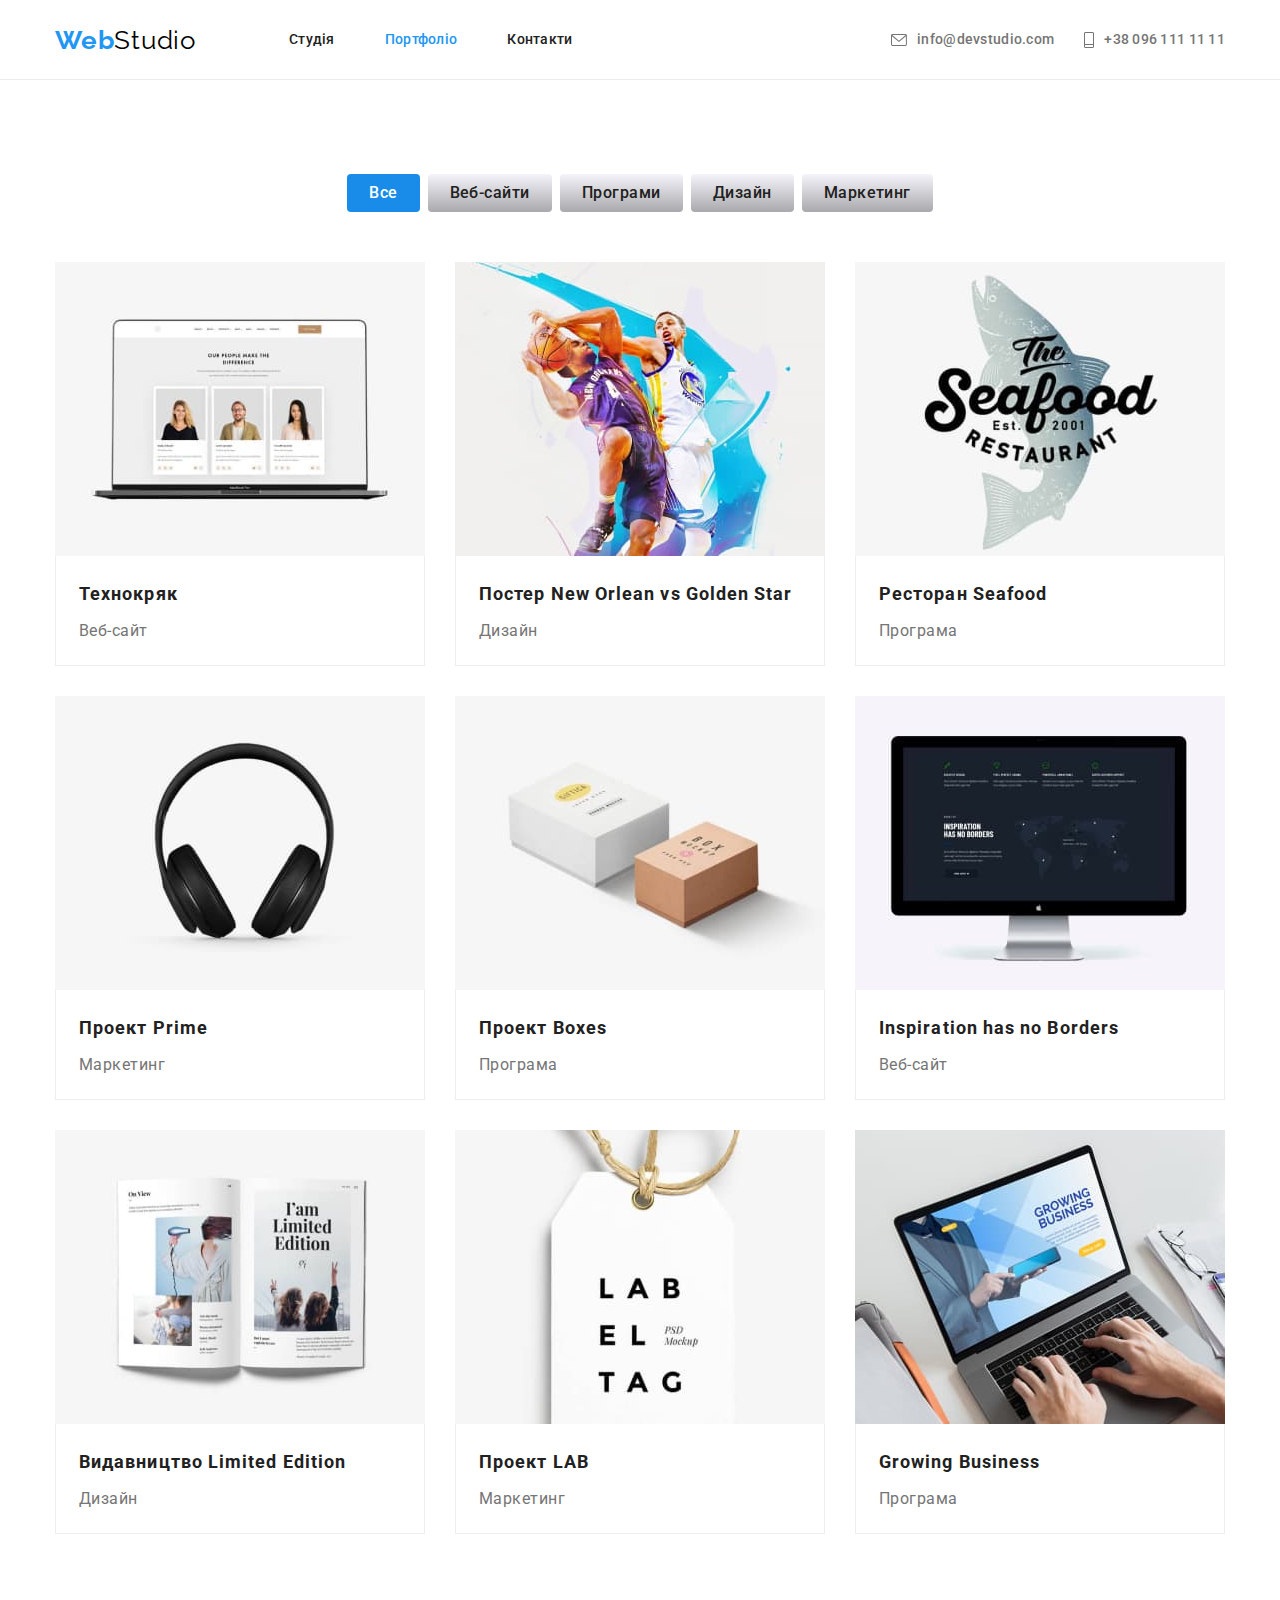
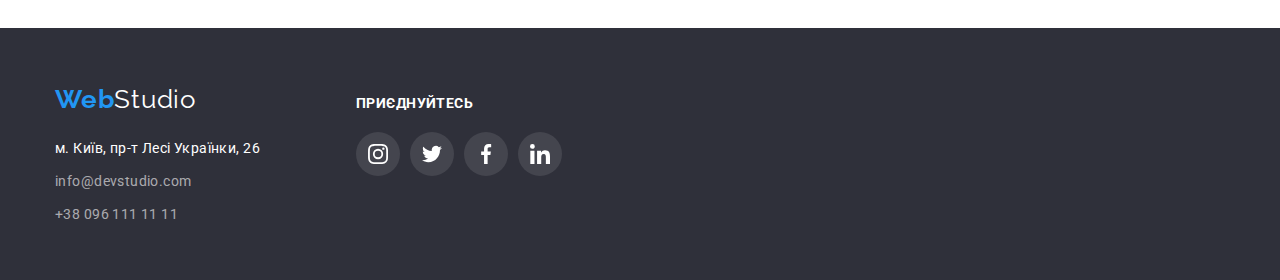
==== portfolio.html @ 55aa00ca "Додавання стартових файлів проекту" ====
<!doctype html>
<html lang="uk-UA">
    <head>
        <meta charset="UTF-8">
        <meta name="viewport" content="width=device-width, initial-scale=1.0">
        <meta http-equiv="X-UA-Compatible" content="ie=edge">
        <title>Портфоліо</title>
        <!--Імпорт шрифтів в HTML5-->
        <link rel="preconnect" href="https://fonts.googleapis.com">
        <link rel="preconnect" href="https://fonts.gstatic.com" crossorigin>
        <link href="https://fonts.googleapis.com/css2?family=Raleway:wght@700&family=Roboto:wght@400;500;700;900&display=swap"
              rel="stylesheet">
        <!--Імпорт зображення на шапку сайту-->
        <link rel="icon" href="./images/goit.jpg" type="image/jpg">
        <!--Підключення стилів-->
        <link rel="stylesheet" href="https://cdnjs.cloudflare.com/ajax/libs/modern-normalize/1.1.0/modern-normalize.min.css">
        <link rel="stylesheet" href="./styles/styles.css" type="text/css">
    </head>
    <!-- ДЗ №4 goit-markup-hw-04 -->

    <body class="body-general">

        <!--Container - width 1600px-->
        <div class="container">

            <!--Хедер-->
            <header class="header-content">
                <!--Container - width 1200px-->
                <div class="container-content">
                    <!--Обгортка для хедеру-->
                    <div class="header-box">

                        <!--Блок навігації-->

                        <!--Логотип-->
                        <a class="header-logo" href="./"><span class="header-logo-prefix">Web</span>Studio</a>

                        <!--Навігація-->
                        <nav class="header-navigation">
                            <ul class="navigation-list">
                                <li class="navigation-item">
                                    <a class="navigation-link" href="./">Студія</a>
                                </li>
                                <li class="navigation-item">
                                    <a class="navigation-link current" href="./portfolio.html">Портфоліо</a>
                                </li>
                                <li class="navigation-item">
                                    <a class="navigation-link" href="#">Контакти</a>
                                </li>
                            </ul>

                        </nav>

                        <!--Контакти-->
                        <ul class="header-contacts">
                            <li class="contacts-item">
                                <a class="email-link" href="mailto:info@devstudio.com">
                                    <svg class="contact-box" width="16px" height="12px">
                                        <use href="./images/icons.svg#envelope"></use>
                                    </svg>
                                    info@devstudio.com</a>
                            </li>
                            <li class="contacts-item">
                                <a class="telephone-link" href="tel:380961111111">
                                    <svg class="contact-box" width="10px" height="16px">
                                        <use href="./images/icons.svg#smartphone"></use>
                                    </svg>
                                    +38 096 111 11 11</a>
                            </li>
                        </ul>

                    </div>
                </div>
            </header>

            <!--Контент-->
            <main class="main-content">

                <!--Секція постерів-->
                <section class="section">
                    <!--Container - width 1200px-->
                    <div class="container-content">
                        <!--Обгортка для фільтру-->
                        <div class="poster-box">

                            <!--Заголовок для секції-->
                            <h1 class="section-title">Цей заголовок буде ховатися</h1>

                            <!--Фільтр-->
                            <ul class="filter-list">
                                <li class="filter-item">
                                    <button class="filter-button cheked" type="button">Все</button>
                                </li>
                                <li class="filter-item">
                                    <button class="filter-button" type="button">Веб-сайти</button>
                                </li>
                                <li class="filter-item">
                                    <button class="filter-button" type="button">Програми</button>
                                </li>
                                <li class="filter-item">
                                    <button class="filter-button" type="button">Дизайн</button>
                                </li>
                                <li class="filter-item">
                                    <button class="filter-button" type="button">Маркетинг</button>
                                </li>
                            </ul>

                            <!--Постери-->
                            <ul class="box-list">
                                <li class="poster-item">
                                    <img class="box-image" src="./images/imageprofile1.jpg" alt="Технокряк"
                                         width="370px" title="Технокряк">
                                    <div class="poster-text">
                                        <h3 class="poster-name">Технокряк</h3>
                                        <p class="poster-category">Веб-сайт</p>
                                    </div>
                                </li>
                                <li class="poster-item">
                                    <img class="box-image" src="./images/imageprofile2.jpg"
                                         width="370px" alt="Постер New Orlean vs Golden Star" title="Постер New Orlean vs Golden Star">
                                    <div class="poster-text">
                                        <h3 class="poster-name">Постер New Orlean vs Golden Star</h3>
                                        <p class="poster-category">Дизайн</p>
                                    </div>
                                </li>
                                <li class="poster-item">
                                    <img class="box-image" src="./images/imageprofile3.jpg" alt="Ресторан Seafood"
                                         width="370px" title="Ресторан Seafood">
                                    <div class="poster-text">
                                        <h3 class="poster-name">Ресторан Seafood</h3>
                                        <p class="poster-category">Програма</p>
                                    </div>
                                </li>
                                <li class="poster-item">
                                    <img class="box-image" src="./images/imageprofile4.jpg" alt="Проект Prime"
                                         width="370px" title="Проект Prime">
                                    <div class="poster-text">
                                        <h3 class="poster-name">Проект Prime</h3>
                                        <p class="poster-category">Маркетинг</p>
                                    </div>
                                </li>
                                <li class="poster-item">
                                    <img class="box-image" src="./images/imageprofile5.jpg" alt="Проект Boxes"
                                         width="370px" title="Проект Boxes">
                                    <div class="poster-text">
                                        <h3 class="poster-name">Проект Boxes</h3>
                                        <p class="poster-category">Програма</p>
                                    </div>
                                </li>
                                <li class="poster-item">
                                    <img class="box-image" src="./images/imageprofile6.jpg" alt="Inspiration has no Borders"
                                         width="370px" title="Inspiration has no Borders">
                                    <div class="poster-text">
                                        <h3 class="poster-name">Inspiration has no Borders</h3>
                                        <p class="poster-category">Веб-сайт</p>
                                    </div>
                                </li>
                                <li class="poster-item">
                                    <img class="box-image" src="./images/imageprofile7.jpg"
                                         width="370px" alt="Видавництво Limited Edition" title="Видавництво Limited Edition">
                                    <div class="poster-text">
                                        <h3 class="poster-name">Видавництво Limited Edition</h3>
                                        <p class="poster-category">Дизайн</p>
                                    </div>
                                </li>
                                <li class="poster-item">
                                    <img class="box-image" src="./images/imageprofile8.jpg" alt="Проект LAB"
                                         width="370px" title="Проект LAB">
                                    <div class="poster-text">
                                        <h3 class="poster-name">Проект LAB</h3>
                                        <p class="poster-category">Маркетинг</p>
                                    </div>
                                </li>
                                <li class="poster-item">
                                    <img class="box-image" src="./images/imageprofile9.jpg" alt="Growing Business"
                                         width="370px" title="Growing Business">
                                    <div class="poster-text">
                                        <h3 class="poster-name">Growing Business</h3>
                                        <p class="poster-category">Програма</p>
                                    </div>
                                </li>
                            </ul>

                        </div>
                    </div>
                </section>

            </main>

            <!--Футер-->
            <footer class="footer-content">
                <!--Container - width 1200px-->
                <div class="container-content">
                    <!--Обгортка для футера-->
                    <div class="footer-box">

                        <!--Блок для логотипу та адреси футера-->
                        <div class="footer-contact">

                            <!--Логотип футера-->
                            <a class="header-logo footer-logo" href="./">
                                <span class="header-logo-prefix">Web</span>Studio</a>

                            <!--Адреса футера-->
                            <address class="footer-address">
                                <ul class="footer-contact-list">
                                    <li class="footer-contact-item">
                                        <a class="footer-address-link" href="https://bit.ly/3pXMvUd" target="_blank"
                                           rel="noopener noreferrer">м. Київ, пр-т Лесі Українки, 26</a>
                                    </li>
                                    <li class="footer-contact-item">
                                        <a class="email-link footer-email"
                                           href="mailto:info@devstudio.com">info@devstudio.com</a>
                                    </li>
                                    <li class="footer-contact-item">
                                        <a class="telephone-link footer-telephone" href="tel:380961111111">+38 096 111 11
                                            11</a>
                                    </li>
                                </ul>
                            </address>

                        </div>

                        <!--Приєднуйтесь-->
                        <div class="join-box">

                            <h3 class="join-title">Приєднуйтесь</h3>

                            <!--Приєднуйтесь - Соціальці мережі-->
                            <ul class="social-list">
                                <li class="social-item">
                                    <a class="social-link join" href="#">
                                        <svg class="social-box" width="20px" height="20px">
                                            <use href="./images/icons.svg#instagram"></use>
                                        </svg>
                                    </a>
                                </li>
                                <li class="social-item">
                                    <a class="social-link join" href="#">
                                        <svg class="social-box" width="20px" height="20px">
                                            <use href="./images/icons.svg#twitter"></use>
                                        </svg>
                                    </a>
                                </li>
                                <li class="social-item">
                                    <a class="social-link join" href="#">
                                        <svg class="social-box" width="20px" height="20px">
                                            <use href="./images/icons.svg#facebook"></use>
                                        </svg>
                                    </a>
                                </li>
                                <li class="social-item">
                                    <a class="social-link join" href="#">
                                        <svg class="social-box" width="20px" height="20px">
                                            <use href="./images/icons.svg#linkedin"></use>
                                        </svg>
                                    </a>
                                </li>
                            </ul>

                        </div>

                    </div>
                </div>
            </footer>

        </div>

    </body>

</html>
---- styles/styles.css ----
:root {
    /*Кольори для фону секцій*/
    --page-fon: #E5E5E5;
    --primary-section-fon: #2F303A;
    --secondary-section-fon: #F5F4FA;
    --social-fon: rgba(255, 255, 255, 0.1);

    /*Кольори для контенту*/
    --content-color: #FFFFFF;

    /*Кольори рамок*/
    --border-header-color: #ECECEC;
    --border-content-color: #EEEEEE;

    /*Кольори тексту*/
    --logo-color: #000000;
    --primary-text-color: #212121;
    --secondary-text-color: #757575;
    --footer-text-color: rgba(255, 255, 255, 0.6);
    --icon-social: #afb1b8;

    /*Кольори блоків, ефектів ховера і фокусу*/
    --general-color: #2196F3;
    --focus-color: #188ce8;
    --gradient-color-1: #104970;
    --gradient-color-2: #a9a9ad;

    /*Кольори тіней та затемнень*/
    --shadow-button: rgba(0, 0, 0, 0.25);
    --main-shadow-button: rgba(0, 0, 0, 0.15);
    --box-shadow-1: rgba(0, 0, 0, 0.12);
    --box-shadow-2: rgba(0, 0, 0, 0.14);
    --box-shadow-3: rgba(0, 0, 0, 0.2);
    --box-shadow-4: rgba(0, 0, 0, 0.1);
    --box-shadow-5: rgba(0, 0, 0, 0.8);
    --box-shadow-6: rgba(0, 0, 0, 0.06);
    --box-shadow-7: rgba(0, 0, 0, 0.16);
    --box-shadow-8: rgba(47, 48, 58, 0.4);
}

*,
*::before,
*::after {
    margin: 0;
}

/*Головний шрифт*/
body {
    font-family: 'Roboto', sans-serif;
    font-weight: 500;
    font-size: 14px;
    line-height: 1.14;
    letter-spacing: 0.02em;
}

a {
    text-decoration: none;
}

ul {
    list-style-type: none;
    padding: 0;
}

/* Фон сторінки */
.body-general {
    background-color: var(--page-fon);
    color: var(--primary-text-color);
}

/*Container - width 1600px*/
.container {
    max-width: 1600px;
    margin: 0 auto;
}

/*Container - width 1200px*/
.container-content {
    max-width: 1200px;
    margin: 0 auto;
}

/*Хедер*/
.header-content {
    height: 80px;
    background-color: var(--content-color);
    border-bottom: 1px solid var(--border-header-color);
}

/*Обгортка для хедеру*/
.header-box {
    display: flex;
    padding: 0 15px;
    align-items: center;
}

/*Блок навігації*/

/*Логотип*/
.header-logo {
    display: inline-block;
    font-family: 'Raleway', sans-serif;
    font-weight: 400;
    font-size: 26px;
    line-height: 1.4;
    letter-spacing: 0.03em;
    color: var(--logo-color);
    transition: all 0.5s;
}

.header-logo-prefix {
    /* display: inline-block; */
    font-weight: 700;
    line-height: 1.2;
    color: var(--general-color);
}

.header-logo:focus {
    /*outline: none;*/
    transform: scale(1.15);
}

.header-logo:hover {
    transform: scale(1.3);
}

/*Навігація*/
.header-navigation {
    display: inherit;
}

.navigation-list {
    display: flex;
    margin-left: 93px;
}
.navigation-item {
    display: block;
    padding: 32px 0;
}

.navigation-item + .navigation-item {
    margin-left: 50px;
}

.navigation-link {
    color: var(--primary-text-color);
}

.current {
    color: var(--general-color);
}

.navigation-link:focus {
    /*outline: none;*/
    color: var(--focus-color);
}

.navigation-link:hover {
    color: var(--general-color);
}

/*Контакти*/
.header-contacts {
    display: flex;
    align-items: center;
    margin-left: auto;
}

.contacts-item {
    display: flex;
}

.contacts-item + .contacts-item {
    margin-left: 30px;
}

.email-link,
.telephone-link {
    display: flex;
    align-items: center;
    color: var(--secondary-text-color);
}

.contact-box {
    display: inline-block;
    margin-right: 10px;
    fill: currentColor;
}

.email-link:focus,
.telephone-link:focus {
    /*outline: none;*/
    color: var(--focus-color);
    fill: currentColor;
}

.email-link:hover,
.telephone-link:hover {
    color: var(--general-color);
    fill: currentColor;
}

/*Контент*/
.main-content {
    background-color: var(--content-color);
}

.section {
    padding: 94px 0;
}

/*Замовлення*/
.section-order {
    height: 600px;
    background-color: var(--primary-section-fon);
    background-image:
        linear-gradient(to right,
            var(--box-shadow-8),
            var(--box-shadow-8)),
        url("../images/photo.jpg");
    background-position: center;
}

/*Обгортка для секції замовлень*/
.order-content {
    padding: 200px 15px;
    text-align: center;
}

.order-title {
    margin: 0 auto 30px;
    max-width: 696px;
    font-weight: 900;
    font-size: 44px;
    line-height: 1.36;
    letter-spacing: 0.06em;
    text-transform: uppercase;
    color: var(--content-color);
}

.order-button {
    padding: 10px 32px;
    background-color: var(--focus-color);
    border: 0;
    border-radius: 4px;
    font-family: inherit;
    font-weight: 700;
    font-size: 16px;
    line-height: 1.88;
    letter-spacing: 0.06em;
    color: var(--content-color);
    box-shadow:
        0 4px 4px var(--shadow-button);
    cursor: pointer;
}

.order-button:focus,
.order-button:hover {
    outline: none;
    /*background: var(--focus-color);*/
    background-image:
        linear-gradient(var(--general-color),
            var(--gradient-color-1));
    box-shadow:
        0 4px 4px var(--main-shadow-button);
}

.order-button:active {
    outline: none;
    background-image:
        linear-gradient(var(--general-color),
            var(--gradient-color-1));
    box-shadow:
        inset 4px 4px 8px var(--main-shadow-button),
        inset -4px 4px 4px var(--main-shadow-button),
        inset 4px -4px 4px var(--main-shadow-button),
        inset -4px -4px 4px var(--main-shadow-button);
    text-shadow:
        4px 4px 4px var(--main-shadow-button),
        -4px 4px 4px var(--main-shadow-button),
        4px -4px 4px var(--main-shadow-button),
        -4px -4px 4px var(--main-shadow-button);
}

/*Про нас*/

/*Обгортка для секції Про нас*/
.about-us-box {
    display: flex;
    padding: 0 15px;
    flex-direction: column;
    align-items: center;
}

/*Заголовок для секції*/
.about-us-title {
    /*display: none;*/
    position: absolute;
    width: 1px;
    height: 1px;
    margin: -1px;
    border: 0;
    padding: 0;
    white-space: nowrap;
    clip-path: inset(100%);
    clip: rect(0 0 0 0);
    overflow: hidden;
}

/*Наші цілі*/
.box-list {
    display: flex;
    flex-wrap: wrap;
    /*justify-content: center;*/
    margin: -15px;
    /*gap: 30px;*/
}

.about-item {
    max-width: 270px;
    margin: 15px;
}

/*.about-item::before {*/
/*    display: block;*/
/*    content: '';*/
/*    height: 120px;*/
/*    border-radius: 4px;*/
/*    background-color: var(--secondary-section-fon);*/
/*    background-position: center;*/
/*    !*background-size: contain;*!*/
/*    background-repeat: no-repeat;*/
/*    margin-bottom: 30px;*/
/*}*/

/*.icon-antenna::before {*/
/*    background-image: url("../svg/antenna.svg");*/
/*}*/

/*.icon-clock::before {*/
/*    background-image: url("../svg/clock.svg");*/
/*}*/

/*.icon-diagram::before {*/
/*    background-image: url("../svg/diagram.svg");*/
/*}*/

/*.icon-astronaut::before {*/
/*    background-image: url("../svg/astronaut.svg");*/
/*}*/

.about-box {
    background-color: var(--secondary-section-fon);
    height: 120px;
    border-radius: 4px;
    padding: 25px 0;
    margin-bottom: 30px;
    text-align: center;
}

.about-image {
    display: inline;
    background-position: center;
    background-size: contain;
    background-repeat: no-repeat;
}

.about-title {
    margin-bottom: 10px;
    font-size: inherit;
    line-height: inherit;
    letter-spacing: 0.03em;
    text-transform: uppercase;
}

.about-text {
    font-weight: 400;
    line-height: 1.71;
    letter-spacing: 0.03em;
    color: var(--secondary-text-color);
}

/*Чим ми займаємося*/
.section-our-work {
    padding-bottom: 94px;
}

/*Обгортка для секції Чим ми займаємося*/
/*Обгортка для секції Наша команда*/
.work-box {
    display: flex;
    padding: 0 15px;
    flex-direction: column;
    align-items: center;
    /*row-gap: 50px;*/
}

.our-work-title {
    margin-bottom: 50px;
    font-size: 36px;
    line-height: 1.16;
    letter-spacing: 0.03em;
}

/*Наше покликання*/
.work-item {
    max-width: 370px;
    margin: 15px;
    cursor: pointer;
    transition: all 0.5s;
}

.work-item:hover {
    transform: scale(1.1);
}

.box-image {
    display: block;
    width: 100%;
}

/*Наша команда*/
.section-team {
    background-color: var(--secondary-section-fon);
}

.team-title {
    margin-bottom: 50px;
    font-size: 36px;
    line-height: 1.16;
    letter-spacing: 0.03em;
}

/*Кадровий апарат*/
.team-item {
    max-width: 270px;
    margin: 15px;
    background-color: var(--content-color);
    box-shadow:
        0 1px 3px var(--box-shadow-1),
        0 1px 1px var(--box-shadow-2),
        0 2px 1px var(--box-shadow-3);
    border-radius: 0 0 4px 4px;
    /*cursor: pointer;*/
    /*transition: all 0.5s;*/
}

/*.team-item:hover {*/
/*    transform: scale(1.1);*/
/*}*/

.team-name {
    margin: 30px auto 10px;
    text-align: center;
    font-size: 16px;
    line-height: 1.19;
    letter-spacing: 0.03em;
    color: var(--primary-text-color);
}

.name-job {
    margin: 0 auto 16px;
    font-weight: 400;
    color: var(--secondary-text-color);
}

/*Соціальці мережі*/

.social-list {
    display: flex;
    justify-content: center;
    margin-bottom: 30px;
}

.social-item {
    display: flex;
    width: 44px;
    height: 44px;
}

.social-item + .social-item {
    margin-left: 10px;
}

.social-link {
    display: flex;
    width: 100%;
    height: 100%;
    border-radius: 50%;
    color: var(--icon-social);
    justify-content: center;
    align-items: center;
    outline: none;
}

.social-link:hover,
.social-link:focus {
    background: var(--general-color);
    cursor: pointer;
    color: var(--content-color);
}

.social-box {
    display: block;
    fill: currentColor;
}

.social-box:hover,
.social-box:focus {
    fill: currentColor;
}

/*Клієнти*/

/*Клієнтура*/

.client-item {
    display: flex;
    width: 170px;
    height: 92px;
    margin: 15px;
    border: 1px solid var(--icon-social);
    border-radius: 4px;
}

.client-link {
    display: flex;
    width: 100%;
    height: 100%;
    color: var(--icon-social);
    justify-content: center;
    align-items: center;
    outline: none;
}

.client-item:hover,
.client-item:focus {
    border: 1px solid var(--general-color);
    border-radius: 4px;

}

.client-link:hover,
.client-link:focus {
    color: var(--general-color);
    cursor: pointer;
}

.client-logo {
    display: block;
    fill: currentColor;
}

.client-logo:hover,
.client-logo:focus {
    fill: currentColor;
}

/*Секція постерів*/

/*Обгортка для постерів*/
.poster-box {
    display: flex;
    padding: 0 15px;
    flex-direction: column;
    align-items: center;
    /*row-gap: 34px;*/
}
.section-title {
    /*display: none;*/
    position: absolute;
    width: 1px;
    height: 1px;
    margin: -1px;
    border: 0;
    padding: 0;
    white-space: nowrap;
    clip-path: inset(100%);
    clip: rect(0 0 0 0);
    overflow: hidden;
}

/*Фільтр*/
.filter-list {
    display: flex;
    flex-wrap: wrap;
    padding-bottom: 16px;
    margin-bottom: 34px;
    /*row-gap: 15px;*/
}

.filter-item:not(:last-child) {
    margin-right: 8px;
    /*margin-bottom: 15px;*/
}

.filter-button {
    padding: 6px 22px;
    background-image:
        linear-gradient(var(--secondary-section-fon),
            var(--gradient-color-2));
    border: 0;
    border-radius: 4px;
    font-family: inherit;
    font-weight: inherit;
    font-size: 16px;
    line-height: 1.62;
    letter-spacing: 0.03em;
    color: var(--primary-text-color);
    cursor: pointer;
}

.cheked {
    background: var(--focus-color);
    color: var(--content-color);
}

.filter-button:focus {
    outline: none;
    background: var(--focus-color);
    color: var(--content-color);
    box-shadow:
        0px 3px 1px var(--box-shadow-4),
        0px 1px 2px var(--box-shadow-5),
        0px 2px 2px var(--box-shadow-1);
}

.filter-button:hover {
    outline: none;
    background-image:
        linear-gradient(var(--general-color),
            var(--gradient-color-1));
    color: var(--content-color);
    box-shadow:
        0px 3px 1px var(--box-shadow-4),
        0px 1px 2px var(--box-shadow-5),
        0px 2px 2px var(--box-shadow-1);
}

.filter-button:active {
    background-image:
        linear-gradient(var(--general-color),
            var(--gradient-color-1));
    box-shadow:
        0 4px 4px var(--main-shadow-button),
        inset 4px 4px 4px var(--main-shadow-button),
        inset -4px 4px 4px var(--main-shadow-button),
        inset 4px -4px 4px var(--main-shadow-button),
        inset -4px -4px 4px var(--main-shadow-button);
    text-shadow:
        4px 4px 4px var(--main-shadow-button),
        -4px 4px 4px var(--main-shadow-button),
        4px -4px 4px var(--main-shadow-button),
        -4px -4px 4px var(--main-shadow-button);
    color: var(--content-color);
}

/*Постери*/
.poster-list {
    display: flex;
    flex-wrap: wrap;
    margin: -15px;
    /*gap: 30px;*/
}

.poster-item {
    /*max-width: 370px;*/
    /*width: calc((100% - 60px) / 3);*/
    width: calc((100% - 90px) / 3);
    margin: 15px;
    background-color: var(--content-color);
    border-bottom: 1px solid var(--border-content-color);
}

.poster-item:hover {
    box-shadow:
        0 1px 1px var(--box-shadow-1),
        0 4px 4px var(--box-shadow-6),
        1px 4px 6px var(--box-shadow-7);
    cursor: pointer;
}

.poster-text {
    border-left: 1px solid var(--border-content-color);
    border-right: 1px solid var(--border-content-color);
    padding: 20px 23px 19px;
}

.poster-name {
    margin: 0 0 4px;
    font-size: 18px;
    line-height: 2;
    letter-spacing: 0.06em;
    color: var(--primary-text-color);
}

.poster-category {
    font-weight: 400;
    font-size: 16px;
    line-height: 1.87;
    letter-spacing: 0.03em;
    color: var(--secondary-text-color);
}

/*Футер*/
.footer-content {
    background-color: var(--primary-section-fon);
}

/*Обгортка для футера*/
.footer-box {
    display: flex;
    /*height: 252px;*/
    /*padding: 60px 15px;*/
    padding: 53px 15px;
    align-items: baseline;
}

/*Блок для логотипу та адреси футера*/
.footer-contact {
    display: block;
    width: 231px;
}

/*Логотип футера*/
.footer-logo {
    /*margin-bottom: 20px;*/
    color: var(--content-color);
}

.footer-logo:hover {
    transform: scale(1.3);
}

.footer-logo + .footer-address {
    margin-top: 20px;
}

.footer-contact-list {
    display: flex;
    flex-direction: column;
}

.footer-contact-item + .footer-contact-item {
    margin-top: 9px;
}

.footer-address-link,
.footer-email,
.footer-telephone {
    font-style: normal;
    font-weight: 400;
    line-height: 1.71;
    letter-spacing: 0.03em;
    color: var(--content-color);
}

.email-link.footer-email,
.telephone-link.footer-telephone {
    color: var(--footer-text-color);
}

.footer-address-link:focus,
.email-link.footer-email:focus,
.telephone-link.footer-telephone:focus {
    /*outline: none;*/
    color: var(--focus-color);
}

.footer-address-link:hover,
.email-link.footer-email:hover,
.telephone-link.footer-telephone:hover {
    color: var(--general-color);
}

/*Приєднуйтесь*/
.join-box {
    margin-left: 70px;
    color: var(--content-color);
    text-transform: uppercase;
}

.join-title {
    font-size: 14px;
    letter-spacing: 0.03em;
    margin-bottom: 20px;
}

/*Приєднуйтесь - Соціальці мережі*/
.join {
    background-color: var(--social-fon);
    color: var(--content-color);
}
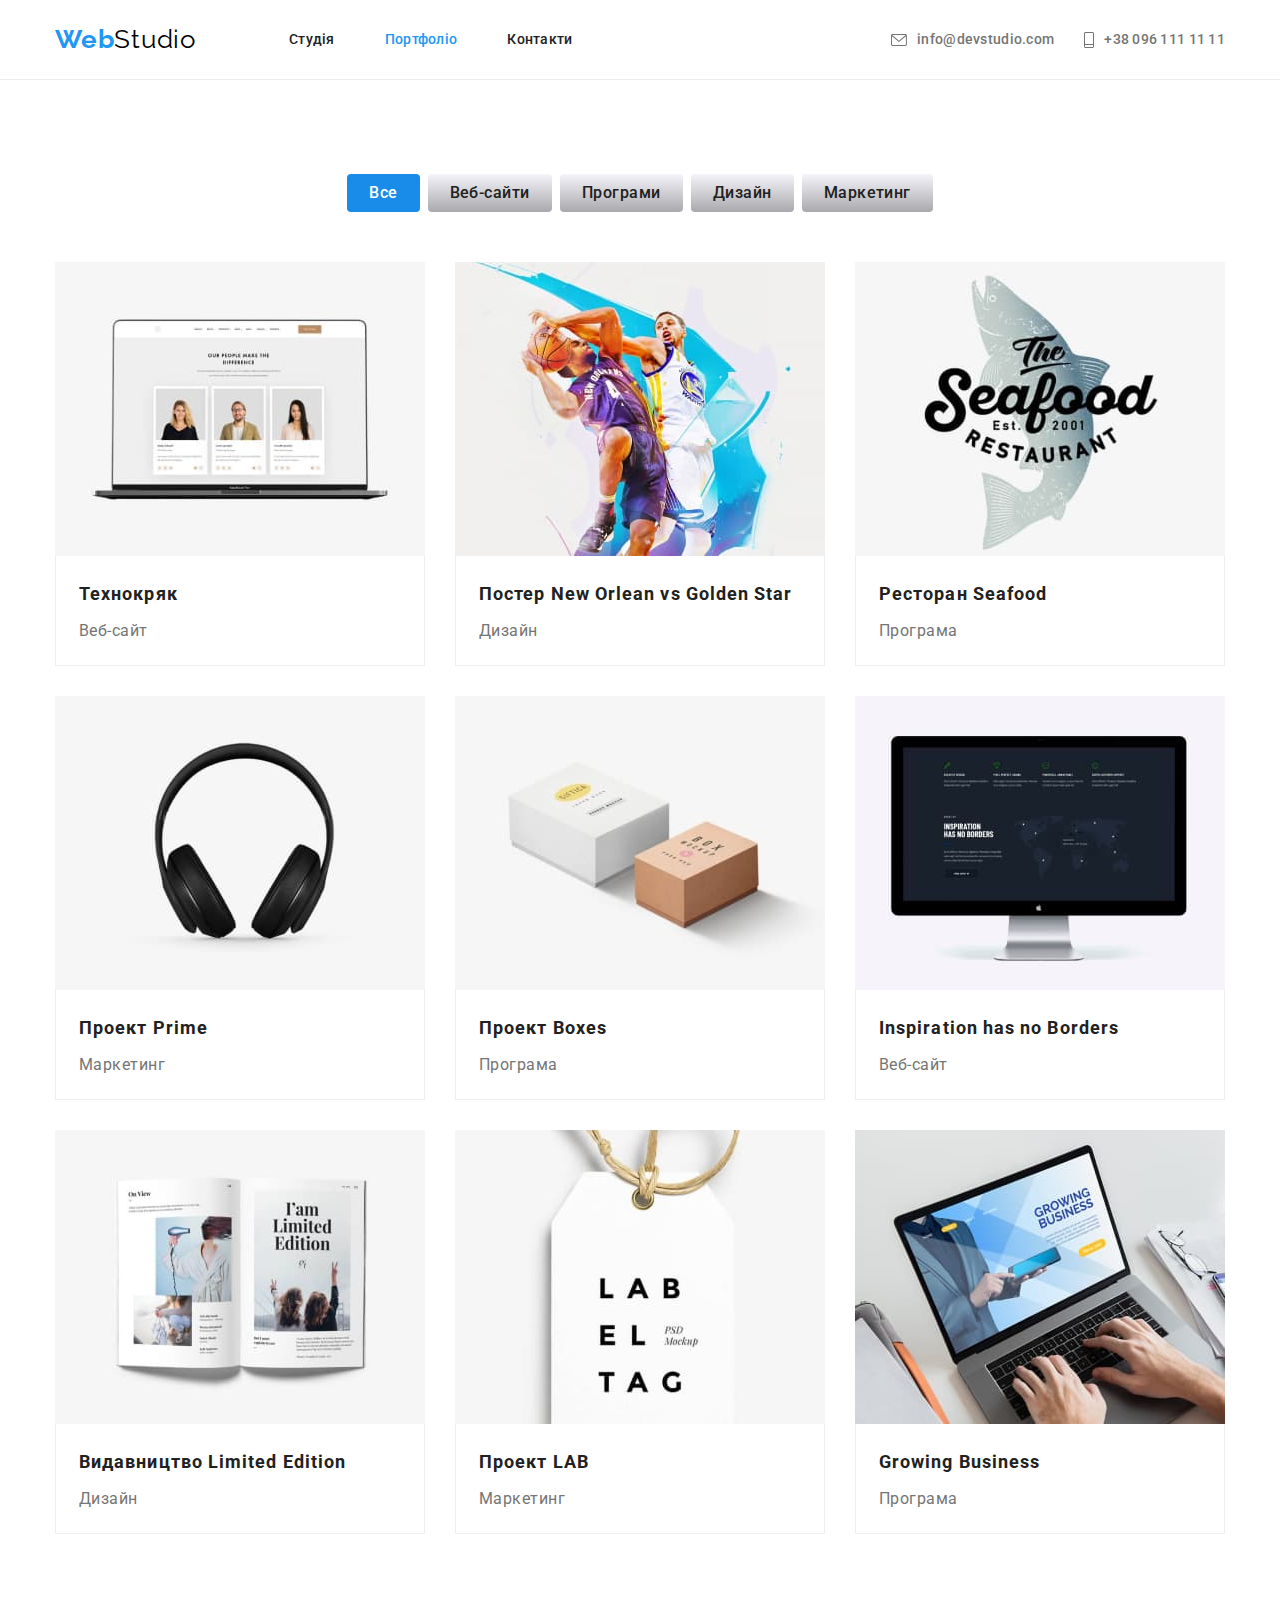
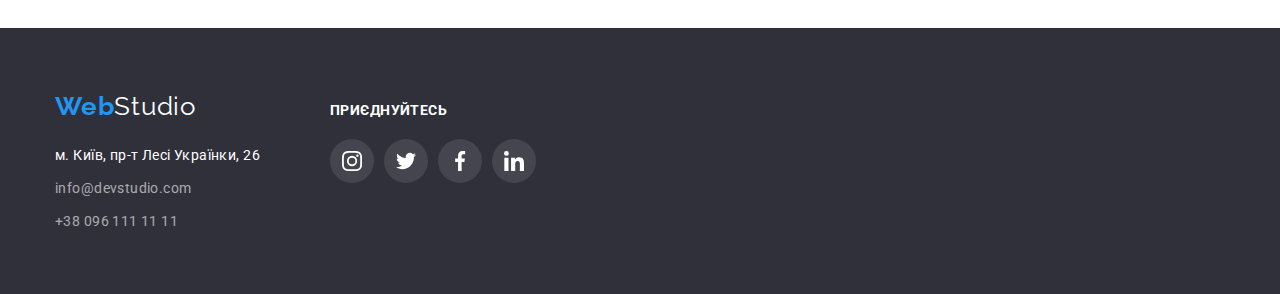
==== commit 6689be7b: "Поправки згідно ТЗ" ====
--- a/portfolio.html
+++ b/portfolio.html
@@ -20,251 +20,231 @@
 
     <body class="body-general">
 
-        <!--Container - width 1600px-->
-        <div class="container">
-
-            <!--Хедер-->
-            <header class="header-content">
-                <!--Container - width 1200px-->
+        <!--Хедер-->
+        <header class="header-content">
+            <!--Контейнер контенту - ширина 1200px-->
+            <div class="container-content">
+                <!--Обгортка для хедеру-->
+                <div class="header-box">
+
+                    <!--Блок навігації-->
+                    <nav class="header-navigation">
+                    
+                        <!--Логотип-->
+                        <a class="header-logo" href="./"><span class="logo-prefix">Web</span>Studio</a>
+                    
+                        <!--Навігація-->
+                        <ul class="navigation-list">
+                            <li class="navigation-item">
+                                <a class="navigation-link" href="./">Студія</a>
+                            </li>
+                            <li class="navigation-item">
+                                <a class="navigation-link current" href="./portfolio.html">Портфоліо</a>
+                            </li>
+                            <li class="navigation-item">
+                                <a class="navigation-link" href="#">Контакти</a>
+                            </li>
+                        </ul>
+                    
+                    </nav>
+                    
+                    <!--Контакти-->
+                    <ul class="header-contacts">
+                        <li class="contact-item">
+                            <a class="email-link" href="mailto:info@devstudio.com">
+                                <svg class="contact-image" width="16px" height="12px">
+                                    <use href="./images/icons.svg#envelope"></use>
+                                </svg>
+                                info@devstudio.com</a>
+                        </li>
+                        <li class="contact-item">
+                            <a class="telephone-link" href="tel:380961111111">
+                                <svg class="contact-image" width="10px" height="16px">
+                                    <use href="./images/icons.svg#smartphone"></use>
+                                </svg>
+                                +38 096 111 11 11</a>
+                        </li>
+                    </ul>
+
+                </div>
+            </div>
+        </header>
+
+        <!--Контент-->
+        <main class="main-content">
+
+            <!--Секція постерів-->
+            <section class="section">
+                <!--Контейнер контенту - ширина 1200px-->
                 <div class="container-content">
-                    <!--Обгортка для хедеру-->
-                    <div class="header-box">
-
-                        <!--Блок навігації-->
-
-                        <!--Логотип-->
-                        <a class="header-logo" href="./"><span class="header-logo-prefix">Web</span>Studio</a>
-
-                        <!--Навігація-->
-                        <nav class="header-navigation">
-                            <ul class="navigation-list">
-                                <li class="navigation-item">
-                                    <a class="navigation-link" href="./">Студія</a>
+
+                    <!--Заголовок для секції-->
+                    <h1 class="hidden-title">Цей заголовок схований</h1>
+
+                    <!--Фільтр-->
+                    <ul class="filter-list">
+                        <li class="filter-item">
+                            <button class="button filter-button cheked" type="button">Все</button>
+                        </li>
+                        <li class="filter-item">
+                            <button class="button filter-button" type="button">Веб-сайти</button>
+                        </li>
+                        <li class="filter-item">
+                            <button class="button filter-button" type="button">Програми</button>
+                        </li>
+                        <li class="filter-item">
+                            <button class="button filter-button" type="button">Дизайн</button>
+                        </li>
+                        <li class="filter-item">
+                            <button class="button filter-button" type="button">Маркетинг</button>
+                        </li>
+                    </ul>
+
+                    <!--Постери-->
+                    <ul class="box-list">
+                        <li class="poster-item">
+                            <img class="box-image" src="./images/imageprofile1.jpg" width="370" alt="Технокряк" title="Технокряк">
+                            <div class="poster-text">
+                                <h3 class="poster-name">Технокряк</h3>
+                                <p class="poster-category">Веб-сайт</p>
+                            </div>
+                        </li>
+                        <li class="poster-item">
+                            <img class="box-image" src="./images/imageprofile2.jpg" width="370" alt="Постер New Orlean vs Golden Star" title="Постер New Orlean vs Golden Star">
+                            <div class="poster-text">
+                                <h3 class="poster-name">Постер New Orlean vs Golden Star</h3>
+                                <p class="poster-category">Дизайн</p>
+                            </div>
+                        </li>
+                        <li class="poster-item">
+                            <img class="box-image" src="./images/imageprofile3.jpg" width="370" alt="Ресторан Seafood" title="Ресторан Seafood">
+                            <div class="poster-text">
+                                <h3 class="poster-name">Ресторан Seafood</h3>
+                                <p class="poster-category">Програма</p>
+                            </div>
+                        </li>
+                        <li class="poster-item">
+                            <img class="box-image" src="./images/imageprofile4.jpg" width="370" alt="Проект Prime" title="Проект Prime">
+                            <div class="poster-text">
+                                <h3 class="poster-name">Проект Prime</h3>
+                                <p class="poster-category">Маркетинг</p>
+                            </div>
+                        </li>
+                        <li class="poster-item">
+                            <img class="box-image" src="./images/imageprofile5.jpg" width="370" alt="Проект Boxes" title="Проект Boxes">
+                            <div class="poster-text">
+                                <h3 class="poster-name">Проект Boxes</h3>
+                                <p class="poster-category">Програма</p>
+                            </div>
+                        </li>
+                        <li class="poster-item">
+                            <img class="box-image" src="./images/imageprofile6.jpg" width="370" alt="Inspiration has no Borders" title="Inspiration has no Borders">
+                            <div class="poster-text">
+                                <h3 class="poster-name">Inspiration has no Borders</h3>
+                                <p class="poster-category">Веб-сайт</p>
+                            </div>
+                        </li>
+                        <li class="poster-item">
+                            <img class="box-image" src="./images/imageprofile7.jpg" width="370" alt="Видавництво Limited Edition" title="Видавництво Limited Edition">
+                            <div class="poster-text">
+                                <h3 class="poster-name">Видавництво Limited Edition</h3>
+                                <p class="poster-category">Дизайн</p>
+                            </div>
+                        </li>
+                        <li class="poster-item">
+                            <img class="box-image" src="./images/imageprofile8.jpg" width="370" alt="Проект LAB" title="Проект LAB">
+                            <div class="poster-text">
+                                <h3 class="poster-name">Проект LAB</h3>
+                                <p class="poster-category">Маркетинг</p>
+                            </div>
+                        </li>
+                        <li class="poster-item">
+                            <img class="box-image" src="./images/imageprofile9.jpg" width="370" alt="Growing Business" title="Growing Business">
+                            <div class="poster-text">
+                                <h3 class="poster-name">Growing Business</h3>
+                                <p class="poster-category">Програма</p>
+                            </div>
+                        </li>
+                    </ul>
+
+                </div>
+            </section>
+
+        </main>
+
+        <!--Футер-->
+        <footer class="footer-content">
+            <!--Контейнер контенту - ширина 1200px-->
+            <div class="container-content">
+                <!--Обгортка для футера-->
+                <div class="footer-box">
+
+                    <!--Блок для логотипу та адреси футера-->
+                    <div class="footer-contact">
+
+                        <!--Логотип футера-->
+                        <a class="header-logo footer-logo" href="./"><span class="logo-prefix">Web</span>Studio</a>
+
+                        <!--Адреса футера-->
+                        <address class="footer-address">
+                            <ul class="address-list">
+                                <li class="address-item">
+                                    <a class="address-link" href="https://bit.ly/3pXMvUd" target="_blank" 
+                                        rel="noopener noreferrer">м. Київ, пр-т Лесі Українки, 26</a>
                                 </li>
-                                <li class="navigation-item">
-                                    <a class="navigation-link current" href="./portfolio.html">Портфоліо</a>
+                                <li class="address-item">
+                                    <a class="email-link footer-email" href="mailto:info@devstudio.com">info@devstudio.com</a>
                                 </li>
-                                <li class="navigation-item">
-                                    <a class="navigation-link" href="#">Контакти</a>
+                                <li class="address-item">
+                                    <a class="telephone-link footer-telephone" href="tel:380961111111">+38 096 111 11 11</a>
                                 </li>
                             </ul>
-
-                        </nav>
-
-                        <!--Контакти-->
-                        <ul class="header-contacts">
-                            <li class="contacts-item">
-                                <a class="email-link" href="mailto:info@devstudio.com">
-                                    <svg class="contact-box" width="16px" height="12px">
-                                        <use href="./images/icons.svg#envelope"></use>
-                                    </svg>
-                                    info@devstudio.com</a>
-                            </li>
-                            <li class="contacts-item">
-                                <a class="telephone-link" href="tel:380961111111">
-                                    <svg class="contact-box" width="10px" height="16px">
-                                        <use href="./images/icons.svg#smartphone"></use>
-                                    </svg>
-                                    +38 096 111 11 11</a>
+                        </address>
+
+                    </div>
+
+                    <!--Приєднуйтесь-->
+                    <div class="join-box">
+
+                        <h3 class="join-title">Приєднуйтесь</h3>
+
+                        <!--Приєднуйтесь - Соціальці мережі-->
+                        <ul class="social-list">
+                            <li class="social-item">
+                                <a class="social-link join" href="#">
+                                    <svg class="social-box" width="20px" height="20px">
+                                        <use href="./images/icons.svg#instagram"></use>
+                                    </svg>
+                                </a>
+                            </li>
+                            <li class="social-item">
+                                <a class="social-link join" href="#">
+                                    <svg class="social-box" width="20px" height="20px">
+                                        <use href="./images/icons.svg#twitter"></use>
+                                    </svg>
+                                </a>
+                            </li>
+                            <li class="social-item">
+                                <a class="social-link join" href="#">
+                                    <svg class="social-box" width="20px" height="20px">
+                                        <use href="./images/icons.svg#facebook"></use>
+                                    </svg>
+                                </a>
+                            </li>
+                            <li class="social-item">
+                                <a class="social-link join" href="#">
+                                    <svg class="social-box" width="20px" height="20px">
+                                        <use href="./images/icons.svg#linkedin"></use>
+                                    </svg>
+                                </a>
                             </li>
                         </ul>
 
                     </div>
+
                 </div>
-            </header>
-
-            <!--Контент-->
-            <main class="main-content">
-
-                <!--Секція постерів-->
-                <section class="section">
-                    <!--Container - width 1200px-->
-                    <div class="container-content">
-                        <!--Обгортка для фільтру-->
-                        <div class="poster-box">
-
-                            <!--Заголовок для секції-->
-                            <h1 class="section-title">Цей заголовок буде ховатися</h1>
-
-                            <!--Фільтр-->
-                            <ul class="filter-list">
-                                <li class="filter-item">
-                                    <button class="filter-button cheked" type="button">Все</button>
-                                </li>
-                                <li class="filter-item">
-                                    <button class="filter-button" type="button">Веб-сайти</button>
-                                </li>
-                                <li class="filter-item">
-                                    <button class="filter-button" type="button">Програми</button>
-                                </li>
-                                <li class="filter-item">
-                                    <button class="filter-button" type="button">Дизайн</button>
-                                </li>
-                                <li class="filter-item">
-                                    <button class="filter-button" type="button">Маркетинг</button>
-                                </li>
-                            </ul>
-
-                            <!--Постери-->
-                            <ul class="box-list">
-                                <li class="poster-item">
-                                    <img class="box-image" src="./images/imageprofile1.jpg" alt="Технокряк"
-                                         width="370px" title="Технокряк">
-                                    <div class="poster-text">
-                                        <h3 class="poster-name">Технокряк</h3>
-                                        <p class="poster-category">Веб-сайт</p>
-                                    </div>
-                                </li>
-                                <li class="poster-item">
-                                    <img class="box-image" src="./images/imageprofile2.jpg"
-                                         width="370px" alt="Постер New Orlean vs Golden Star" title="Постер New Orlean vs Golden Star">
-                                    <div class="poster-text">
-                                        <h3 class="poster-name">Постер New Orlean vs Golden Star</h3>
-                                        <p class="poster-category">Дизайн</p>
-                                    </div>
-                                </li>
-                                <li class="poster-item">
-                                    <img class="box-image" src="./images/imageprofile3.jpg" alt="Ресторан Seafood"
-                                         width="370px" title="Ресторан Seafood">
-                                    <div class="poster-text">
-                                        <h3 class="poster-name">Ресторан Seafood</h3>
-                                        <p class="poster-category">Програма</p>
-                                    </div>
-                                </li>
-                                <li class="poster-item">
-                                    <img class="box-image" src="./images/imageprofile4.jpg" alt="Проект Prime"
-                                         width="370px" title="Проект Prime">
-                                    <div class="poster-text">
-                                        <h3 class="poster-name">Проект Prime</h3>
-                                        <p class="poster-category">Маркетинг</p>
-                                    </div>
-                                </li>
-                                <li class="poster-item">
-                                    <img class="box-image" src="./images/imageprofile5.jpg" alt="Проект Boxes"
-                                         width="370px" title="Проект Boxes">
-                                    <div class="poster-text">
-                                        <h3 class="poster-name">Проект Boxes</h3>
-                                        <p class="poster-category">Програма</p>
-                                    </div>
-                                </li>
-                                <li class="poster-item">
-                                    <img class="box-image" src="./images/imageprofile6.jpg" alt="Inspiration has no Borders"
-                                         width="370px" title="Inspiration has no Borders">
-                                    <div class="poster-text">
-                                        <h3 class="poster-name">Inspiration has no Borders</h3>
-                                        <p class="poster-category">Веб-сайт</p>
-                                    </div>
-                                </li>
-                                <li class="poster-item">
-                                    <img class="box-image" src="./images/imageprofile7.jpg"
-                                         width="370px" alt="Видавництво Limited Edition" title="Видавництво Limited Edition">
-                                    <div class="poster-text">
-                                        <h3 class="poster-name">Видавництво Limited Edition</h3>
-                                        <p class="poster-category">Дизайн</p>
-                                    </div>
-                                </li>
-                                <li class="poster-item">
-                                    <img class="box-image" src="./images/imageprofile8.jpg" alt="Проект LAB"
-                                         width="370px" title="Проект LAB">
-                                    <div class="poster-text">
-                                        <h3 class="poster-name">Проект LAB</h3>
-                                        <p class="poster-category">Маркетинг</p>
-                                    </div>
-                                </li>
-                                <li class="poster-item">
-                                    <img class="box-image" src="./images/imageprofile9.jpg" alt="Growing Business"
-                                         width="370px" title="Growing Business">
-                                    <div class="poster-text">
-                                        <h3 class="poster-name">Growing Business</h3>
-                                        <p class="poster-category">Програма</p>
-                                    </div>
-                                </li>
-                            </ul>
-
-                        </div>
-                    </div>
-                </section>
-
-            </main>
-
-            <!--Футер-->
-            <footer class="footer-content">
-                <!--Container - width 1200px-->
-                <div class="container-content">
-                    <!--Обгортка для футера-->
-                    <div class="footer-box">
-
-                        <!--Блок для логотипу та адреси футера-->
-                        <div class="footer-contact">
-
-                            <!--Логотип футера-->
-                            <a class="header-logo footer-logo" href="./">
-                                <span class="header-logo-prefix">Web</span>Studio</a>
-
-                            <!--Адреса футера-->
-                            <address class="footer-address">
-                                <ul class="footer-contact-list">
-                                    <li class="footer-contact-item">
-                                        <a class="footer-address-link" href="https://bit.ly/3pXMvUd" target="_blank"
-                                           rel="noopener noreferrer">м. Київ, пр-т Лесі Українки, 26</a>
-                                    </li>
-                                    <li class="footer-contact-item">
-                                        <a class="email-link footer-email"
-                                           href="mailto:info@devstudio.com">info@devstudio.com</a>
-                                    </li>
-                                    <li class="footer-contact-item">
-                                        <a class="telephone-link footer-telephone" href="tel:380961111111">+38 096 111 11
-                                            11</a>
-                                    </li>
-                                </ul>
-                            </address>
-
-                        </div>
-
-                        <!--Приєднуйтесь-->
-                        <div class="join-box">
-
-                            <h3 class="join-title">Приєднуйтесь</h3>
-
-                            <!--Приєднуйтесь - Соціальці мережі-->
-                            <ul class="social-list">
-                                <li class="social-item">
-                                    <a class="social-link join" href="#">
-                                        <svg class="social-box" width="20px" height="20px">
-                                            <use href="./images/icons.svg#instagram"></use>
-                                        </svg>
-                                    </a>
-                                </li>
-                                <li class="social-item">
-                                    <a class="social-link join" href="#">
-                                        <svg class="social-box" width="20px" height="20px">
-                                            <use href="./images/icons.svg#twitter"></use>
-                                        </svg>
-                                    </a>
-                                </li>
-                                <li class="social-item">
-                                    <a class="social-link join" href="#">
-                                        <svg class="social-box" width="20px" height="20px">
-                                            <use href="./images/icons.svg#facebook"></use>
-                                        </svg>
-                                    </a>
-                                </li>
-                                <li class="social-item">
-                                    <a class="social-link join" href="#">
-                                        <svg class="social-box" width="20px" height="20px">
-                                            <use href="./images/icons.svg#linkedin"></use>
-                                        </svg>
-                                    </a>
-                                </li>
-                            </ul>
-
-                        </div>
-
-                    </div>
-                </div>
-            </footer>
-
-        </div>
+            </div>
+        </footer>
 
     </body>
 
--- a/styles/styles.css
+++ b/styles/styles.css
@@ -1,6 +1,5 @@
 :root {
     /*Кольори для фону секцій*/
-    --page-fon: #E5E5E5;
     --primary-section-fon: #2F303A;
     --secondary-section-fon: #F5F4FA;
     --social-fon: rgba(255, 255, 255, 0.1);
@@ -38,10 +37,47 @@
     --box-shadow-8: rgba(47, 48, 58, 0.4);
 }
 
+/*Обнулення стилів браузера*/
+html {
+    box-sizing: border-box;
+}
+
 *,
-*::before,
-*::after {
+*::after,
+*::before {
+    box-sizing: inherit;
     margin: 0;
+}
+
+h1,
+h2,
+h3,
+h4,
+h5,
+h6,
+p {
+    margin: 0;
+}
+
+a {
+    text-decoration: none;
+    color: inherit;
+}
+
+ul {
+    list-style: none;
+    padding: 0;
+    margin: 0;
+}
+
+img {
+    display: block;
+    max-width: 100%;
+    height: auto;
+}
+
+address {
+    font-style: normal;
 }
 
 /*Головний шрифт*/
@@ -53,36 +89,22 @@
     letter-spacing: 0.02em;
 }
 
-a {
-    text-decoration: none;
-}
-
-ul {
-    list-style-type: none;
-    padding: 0;
-}
-
 /* Фон сторінки */
 .body-general {
-    background-color: var(--page-fon);
+    background-color: var(--content-color);
     color: var(--primary-text-color);
 }
 
-/*Container - width 1600px*/
-.container {
-    max-width: 1600px;
-    margin: 0 auto;
-}
-
-/*Container - width 1200px*/
+/*Контейнер контенту - ширина 1200px*/
 .container-content {
     max-width: 1200px;
+    padding: 0 15px;
     margin: 0 auto;
 }
 
 /*Хедер*/
 .header-content {
-    height: 80px;
+    /*height: 80px;*/
     background-color: var(--content-color);
     border-bottom: 1px solid var(--border-header-color);
 }
@@ -90,11 +112,14 @@
 /*Обгортка для хедеру*/
 .header-box {
     display: flex;
-    padding: 0 15px;
     align-items: center;
 }
 
 /*Блок навігації*/
+.header-navigation {
+    display: flex;
+    align-items: center;
+}
 
 /*Логотип*/
 .header-logo {
@@ -105,37 +130,27 @@
     line-height: 1.4;
     letter-spacing: 0.03em;
     color: var(--logo-color);
-    transition: all 0.5s;
-}
-
-.header-logo-prefix {
-    /* display: inline-block; */
+    transition-duration: 250ms;
+}
+
+.logo-prefix {
     font-weight: 700;
     line-height: 1.2;
     color: var(--general-color);
 }
 
 .header-logo:focus {
-    /*outline: none;*/
-    transform: scale(1.15);
+    transform: scale(1.1);
 }
 
 .header-logo:hover {
-    transform: scale(1.3);
+    transform: scale(1.2);
 }
 
 /*Навігація*/
-.header-navigation {
-    display: inherit;
-}
-
 .navigation-list {
     display: flex;
     margin-left: 93px;
-}
-.navigation-item {
-    display: block;
-    padding: 32px 0;
 }
 
 .navigation-item + .navigation-item {
@@ -143,7 +158,9 @@
 }
 
 .navigation-link {
+    display: block;
     color: var(--primary-text-color);
+    padding: 32px 0 31px;
 }
 
 .current {
@@ -151,7 +168,6 @@
 }
 
 .navigation-link:focus {
-    /*outline: none;*/
     color: var(--focus-color);
 }
 
@@ -162,26 +178,22 @@
 /*Контакти*/
 .header-contacts {
     display: flex;
-    align-items: center;
     margin-left: auto;
 }
 
-.contacts-item {
-    display: flex;
-}
-
-.contacts-item + .contacts-item {
+.contact-item + .contact-item {
     margin-left: 30px;
 }
 
 .email-link,
 .telephone-link {
     display: flex;
+    padding: 32px 0 31px;
     align-items: center;
     color: var(--secondary-text-color);
 }
 
-.contact-box {
+.contact-image {
     display: inline-block;
     margin-right: 10px;
     fill: currentColor;
@@ -189,7 +201,6 @@
 
 .email-link:focus,
 .telephone-link:focus {
-    /*outline: none;*/
     color: var(--focus-color);
     fill: currentColor;
 }
@@ -202,7 +213,7 @@
 
 /*Контент*/
 .main-content {
-    background-color: var(--content-color);
+    background-color: inherit;
 }
 
 .section {
@@ -211,7 +222,9 @@
 
 /*Замовлення*/
 .section-order {
-    height: 600px;
+    /*height: 600px;*/
+    padding: 200px 0;
+    text-align: center;
     background-color: var(--primary-section-fon);
     background-image:
         linear-gradient(to right,
@@ -219,12 +232,6 @@
             var(--box-shadow-8)),
         url("../images/photo.jpg");
     background-position: center;
-}
-
-/*Обгортка для секції замовлень*/
-.order-content {
-    padding: 200px 15px;
-    text-align: center;
 }
 
 .order-title {
@@ -238,9 +245,9 @@
     color: var(--content-color);
 }
 
-.order-button {
+.button {
+    background-color: var(--general-color);
     padding: 10px 32px;
-    background-color: var(--focus-color);
     border: 0;
     border-radius: 4px;
     font-family: inherit;
@@ -251,22 +258,24 @@
     color: var(--content-color);
     box-shadow:
         0 4px 4px var(--shadow-button);
+    user-select: none;
     cursor: pointer;
 }
 
-.order-button:focus,
-.order-button:hover {
-    outline: none;
-    /*background: var(--focus-color);*/
+.button:focus,
+.button:hover {
+    background: var(--focus-color);
+    box-shadow:
+        0 4px 4px var(--main-shadow-button);
+}
+
+.button:hover {
     background-image:
         linear-gradient(var(--general-color),
             var(--gradient-color-1));
-    box-shadow:
-        0 4px 4px var(--main-shadow-button);
-}
-
-.order-button:active {
-    outline: none;
+}
+
+.button:active {
     background-image:
         linear-gradient(var(--general-color),
             var(--gradient-color-1));
@@ -284,17 +293,8 @@
 
 /*Про нас*/
 
-/*Обгортка для секції Про нас*/
-.about-us-box {
-    display: flex;
-    padding: 0 15px;
-    flex-direction: column;
-    align-items: center;
-}
-
 /*Заголовок для секції*/
-.about-us-title {
-    /*display: none;*/
+.hidden-title {
     position: absolute;
     width: 1px;
     height: 1px;
@@ -311,9 +311,7 @@
 .box-list {
     display: flex;
     flex-wrap: wrap;
-    /*justify-content: center;*/
     margin: -15px;
-    /*gap: 30px;*/
 }
 
 .about-item {
@@ -321,37 +319,9 @@
     margin: 15px;
 }
 
-/*.about-item::before {*/
-/*    display: block;*/
-/*    content: '';*/
-/*    height: 120px;*/
-/*    border-radius: 4px;*/
-/*    background-color: var(--secondary-section-fon);*/
-/*    background-position: center;*/
-/*    !*background-size: contain;*!*/
-/*    background-repeat: no-repeat;*/
-/*    margin-bottom: 30px;*/
-/*}*/
-
-/*.icon-antenna::before {*/
-/*    background-image: url("../svg/antenna.svg");*/
-/*}*/
-
-/*.icon-clock::before {*/
-/*    background-image: url("../svg/clock.svg");*/
-/*}*/
-
-/*.icon-diagram::before {*/
-/*    background-image: url("../svg/diagram.svg");*/
-/*}*/
-
-/*.icon-astronaut::before {*/
-/*    background-image: url("../svg/astronaut.svg");*/
-/*}*/
-
 .about-box {
+    /*height: 120px;*/
     background-color: var(--secondary-section-fon);
-    height: 120px;
     border-radius: 4px;
     padding: 25px 0;
     margin-bottom: 30px;
@@ -360,9 +330,6 @@
 
 .about-image {
     display: inline;
-    background-position: center;
-    background-size: contain;
-    background-repeat: no-repeat;
 }
 
 .about-title {
@@ -382,36 +349,23 @@
 
 /*Чим ми займаємося*/
 .section-our-work {
+    padding-top: 0;
     padding-bottom: 94px;
 }
 
-/*Обгортка для секції Чим ми займаємося*/
-/*Обгортка для секції Наша команда*/
-.work-box {
-    display: flex;
-    padding: 0 15px;
-    flex-direction: column;
-    align-items: center;
-    /*row-gap: 50px;*/
-}
-
-.our-work-title {
+/* аголовок для секції*/
+.work-title {
     margin-bottom: 50px;
     font-size: 36px;
     line-height: 1.16;
     letter-spacing: 0.03em;
+    text-align: center;
 }
 
 /*Наше покликання*/
 .work-item {
     max-width: 370px;
     margin: 15px;
-    cursor: pointer;
-    transition: all 0.5s;
-}
-
-.work-item:hover {
-    transform: scale(1.1);
 }
 
 .box-image {
@@ -429,6 +383,7 @@
     font-size: 36px;
     line-height: 1.16;
     letter-spacing: 0.03em;
+    text-align: center;
 }
 
 /*Кадровий апарат*/
@@ -441,13 +396,7 @@
         0 1px 1px var(--box-shadow-2),
         0 2px 1px var(--box-shadow-3);
     border-radius: 0 0 4px 4px;
-    /*cursor: pointer;*/
-    /*transition: all 0.5s;*/
-}
-
-/*.team-item:hover {*/
-/*    transform: scale(1.1);*/
-/*}*/
+}
 
 .team-name {
     margin: 30px auto 10px;
@@ -465,7 +414,6 @@
 }
 
 /*Соціальці мережі*/
-
 .social-list {
     display: flex;
     justify-content: center;
@@ -473,7 +421,7 @@
 }
 
 .social-item {
-    display: flex;
+    display: block;
     width: 44px;
     height: 44px;
 }
@@ -490,14 +438,17 @@
     color: var(--icon-social);
     justify-content: center;
     align-items: center;
-    outline: none;
 }
 
 .social-link:hover,
 .social-link:focus {
-    background: var(--general-color);
+    background-color: var(--focus-color);
     cursor: pointer;
     color: var(--content-color);
+}
+
+.social-link:hover {
+    background-color: var(--general-color);
 }
 
 .social-box {
@@ -515,35 +466,31 @@
 /*Клієнтура*/
 
 .client-item {
-    display: flex;
+    display: block;
     width: 170px;
     height: 92px;
     margin: 15px;
+}
+
+.client-link {
+    display: flex;
+    width: 100%;
+    height: 100%;
     border: 1px solid var(--icon-social);
     border-radius: 4px;
-}
-
-.client-link {
-    display: flex;
-    width: 100%;
-    height: 100%;
     color: var(--icon-social);
     justify-content: center;
     align-items: center;
-    outline: none;
-}
-
-.client-item:hover,
-.client-item:focus {
+}
+
+.client-link:focus {
+    border: 1px solid var(--focus-color);
+    color: var(--focus-color);
+}
+
+.client-link:hover {
     border: 1px solid var(--general-color);
-    border-radius: 4px;
-
-}
-
-.client-link:hover,
-.client-link:focus {
     color: var(--general-color);
-    cursor: pointer;
 }
 
 .client-logo {
@@ -558,56 +505,28 @@
 
 /*Секція постерів*/
 
-/*Обгортка для постерів*/
-.poster-box {
-    display: flex;
-    padding: 0 15px;
-    flex-direction: column;
-    align-items: center;
-    /*row-gap: 34px;*/
-}
-.section-title {
-    /*display: none;*/
-    position: absolute;
-    width: 1px;
-    height: 1px;
-    margin: -1px;
-    border: 0;
-    padding: 0;
-    white-space: nowrap;
-    clip-path: inset(100%);
-    clip: rect(0 0 0 0);
-    overflow: hidden;
-}
-
 /*Фільтр*/
 .filter-list {
     display: flex;
     flex-wrap: wrap;
-    padding-bottom: 16px;
-    margin-bottom: 34px;
-    /*row-gap: 15px;*/
+    justify-content: center;
+    margin-bottom: 50px;
 }
 
 .filter-item:not(:last-child) {
     margin-right: 8px;
-    /*margin-bottom: 15px;*/
 }
 
 .filter-button {
-    padding: 6px 22px;
     background-image:
         linear-gradient(var(--secondary-section-fon),
             var(--gradient-color-2));
-    border: 0;
-    border-radius: 4px;
-    font-family: inherit;
+    padding: 6px 22px;
     font-weight: inherit;
-    font-size: 16px;
     line-height: 1.62;
     letter-spacing: 0.03em;
     color: var(--primary-text-color);
-    cursor: pointer;
+    box-shadow: none;
 }
 
 .cheked {
@@ -615,9 +534,8 @@
     color: var(--content-color);
 }
 
-.filter-button:focus {
-    outline: none;
-    background: var(--focus-color);
+.filter-button:focus,
+.filter-button:hover {
     color: var(--content-color);
     box-shadow:
         0px 3px 1px var(--box-shadow-4),
@@ -625,47 +543,19 @@
         0px 2px 2px var(--box-shadow-1);
 }
 
-.filter-button:hover {
-    outline: none;
-    background-image:
-        linear-gradient(var(--general-color),
-            var(--gradient-color-1));
-    color: var(--content-color);
-    box-shadow:
-        0px 3px 1px var(--box-shadow-4),
-        0px 1px 2px var(--box-shadow-5),
-        0px 2px 2px var(--box-shadow-1);
-}
-
 .filter-button:active {
-    background-image:
-        linear-gradient(var(--general-color),
-            var(--gradient-color-1));
     box-shadow:
         0 4px 4px var(--main-shadow-button),
         inset 4px 4px 4px var(--main-shadow-button),
         inset -4px 4px 4px var(--main-shadow-button),
         inset 4px -4px 4px var(--main-shadow-button),
         inset -4px -4px 4px var(--main-shadow-button);
-    text-shadow:
-        4px 4px 4px var(--main-shadow-button),
-        -4px 4px 4px var(--main-shadow-button),
-        4px -4px 4px var(--main-shadow-button),
-        -4px -4px 4px var(--main-shadow-button);
     color: var(--content-color);
 }
 
 /*Постери*/
-.poster-list {
-    display: flex;
-    flex-wrap: wrap;
-    margin: -15px;
-    /*gap: 30px;*/
-}
-
 .poster-item {
     /*max-width: 370px;*/
-    /*width: calc((100% - 60px) / 3);*/
     width: calc((100% - 90px) / 3);
     margin: 15px;
     background-color: var(--content-color);
@@ -704,72 +594,67 @@
 
 /*Футер*/
 .footer-content {
+    /*height: 252px;*/
     background-color: var(--primary-section-fon);
+    padding: 60px 0;
 }
 
 /*Обгортка для футера*/
 .footer-box {
     display: flex;
-    /*height: 252px;*/
-    /*padding: 60px 15px;*/
-    padding: 53px 15px;
     align-items: baseline;
 }
 
 /*Блок для логотипу та адреси футера*/
-.footer-contact {
-    display: block;
-    width: 231px;
+.footer-contact,
+.footer-address{
+    display: block;
 }
 
 /*Логотип футера*/
 .footer-logo {
-    /*margin-bottom: 20px;*/
-    color: var(--content-color);
-}
-
-.footer-logo:hover {
-    transform: scale(1.3);
+    color: var(--content-color);
 }
 
 .footer-logo + .footer-address {
     margin-top: 20px;
 }
 
-.footer-contact-list {
+/*Адреса футера*/
+.address-list {
     display: flex;
     flex-direction: column;
 }
 
-.footer-contact-item + .footer-contact-item {
+.address-item + .address-item {
     margin-top: 9px;
 }
 
-.footer-address-link,
+.address-link,
 .footer-email,
 .footer-telephone {
-    font-style: normal;
     font-weight: 400;
     line-height: 1.71;
     letter-spacing: 0.03em;
     color: var(--content-color);
 }
 
-.email-link.footer-email,
-.telephone-link.footer-telephone {
+.footer-email,
+.footer-telephone {
+    display: inline;
+    padding: 0;
     color: var(--footer-text-color);
 }
 
-.footer-address-link:focus,
-.email-link.footer-email:focus,
-.telephone-link.footer-telephone:focus {
-    /*outline: none;*/
+.address-link:focus,
+.footer-email:focus,
+.footer-telephone:focus {
     color: var(--focus-color);
 }
 
-.footer-address-link:hover,
-.email-link.footer-email:hover,
-.telephone-link.footer-telephone:hover {
+.address-link:hover,
+.footer-email:hover,
+.footer-telephone:hover {
     color: var(--general-color);
 }
 
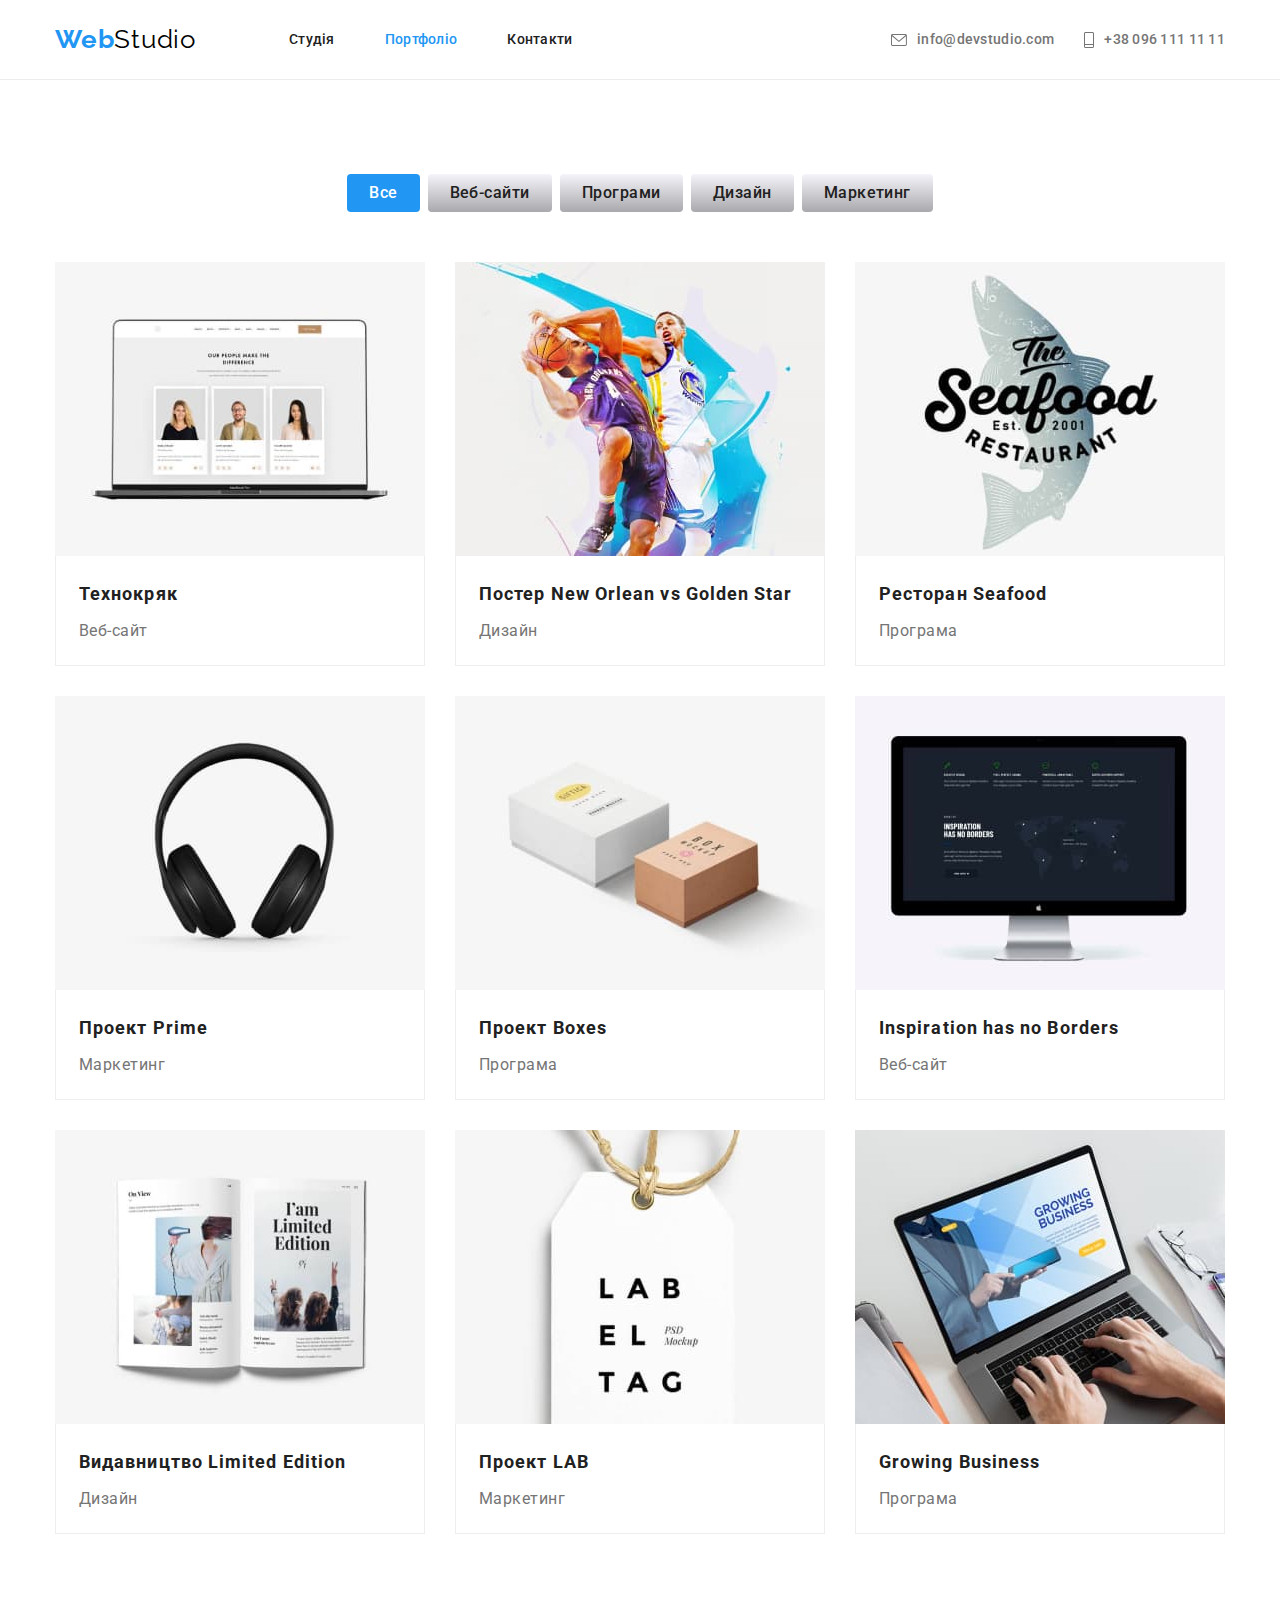
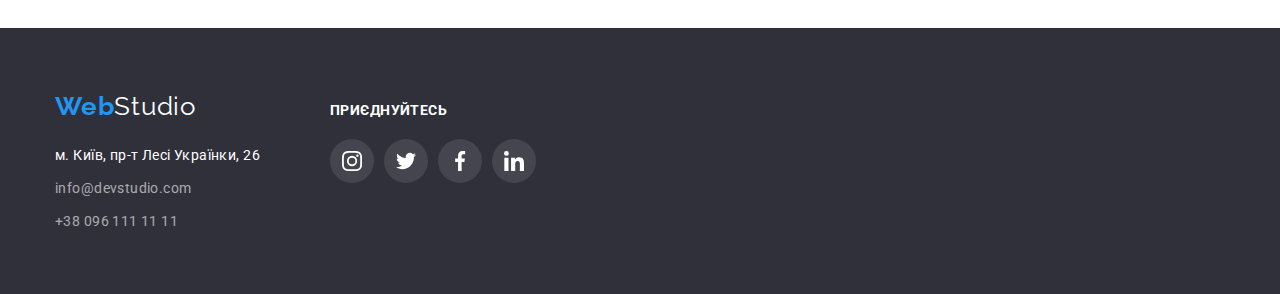
==== commit 32b1c299: "Калібровка CSS" ====
--- a/portfolio.html
+++ b/portfolio.html
@@ -25,7 +25,7 @@
             <!--Контейнер контенту - ширина 1200px-->
             <div class="container-content">
                 <!--Обгортка для хедеру-->
-                <div class="header-box">
+                <div class="header-navigation">
 
                     <!--Блок навігації-->
                     <nav class="header-navigation">
@@ -84,7 +84,7 @@
                     <!--Фільтр-->
                     <ul class="filter-list">
                         <li class="filter-item">
-                            <button class="button filter-button cheked" type="button">Все</button>
+                            <button class="button filter-button cheсked" type="button">Все</button>
                         </li>
                         <li class="filter-item">
                             <button class="button filter-button" type="button">Веб-сайти</button>
--- a/styles/styles.css
+++ b/styles/styles.css
@@ -89,7 +89,7 @@
     letter-spacing: 0.02em;
 }
 
-/* Фон сторінки */
+/*Фон сторінки*/
 .body-general {
     background-color: var(--content-color);
     color: var(--primary-text-color);
@@ -109,13 +109,7 @@
     border-bottom: 1px solid var(--border-header-color);
 }
 
-/*Обгортка для хедеру*/
-.header-box {
-    display: flex;
-    align-items: center;
-}
-
-/*Блок навігації*/
+/*Обгортка для хедеру та блок навігації*/
 .header-navigation {
     display: flex;
     align-items: center;
@@ -232,6 +226,7 @@
             var(--box-shadow-8)),
         url("../images/photo.jpg");
     background-position: center;
+    background-repeat: no-repeat;
 }
 
 .order-title {
@@ -264,7 +259,7 @@
 
 .button:focus,
 .button:hover {
-    background: var(--focus-color);
+    background-image: var(--focus-color);
     box-shadow:
         0 4px 4px var(--main-shadow-button);
 }
@@ -353,7 +348,7 @@
     padding-bottom: 94px;
 }
 
-/* аголовок для секції*/
+/*Заголовок для секції*/
 .work-title {
     margin-bottom: 50px;
     font-size: 36px;
@@ -376,14 +371,6 @@
 /*Наша команда*/
 .section-team {
     background-color: var(--secondary-section-fon);
-}
-
-.team-title {
-    margin-bottom: 50px;
-    font-size: 36px;
-    line-height: 1.16;
-    letter-spacing: 0.03em;
-    text-align: center;
 }
 
 /*Кадровий апарат*/
@@ -438,12 +425,12 @@
     color: var(--icon-social);
     justify-content: center;
     align-items: center;
+    cursor: pointer;
 }
 
 .social-link:hover,
 .social-link:focus {
     background-color: var(--focus-color);
-    cursor: pointer;
     color: var(--content-color);
 }
 
@@ -529,8 +516,8 @@
     box-shadow: none;
 }
 
-.cheked {
-    background: var(--focus-color);
+.cheсked {
+    background-image: var(--focus-color);
     color: var(--content-color);
 }
 
@@ -560,6 +547,7 @@
     margin: 15px;
     background-color: var(--content-color);
     border-bottom: 1px solid var(--border-content-color);
+    cursor: pointer;
 }
 
 .poster-item:hover {
@@ -567,7 +555,6 @@
         0 1px 1px var(--box-shadow-1),
         0 4px 4px var(--box-shadow-6),
         1px 4px 6px var(--box-shadow-7);
-    cursor: pointer;
 }
 
 .poster-text {
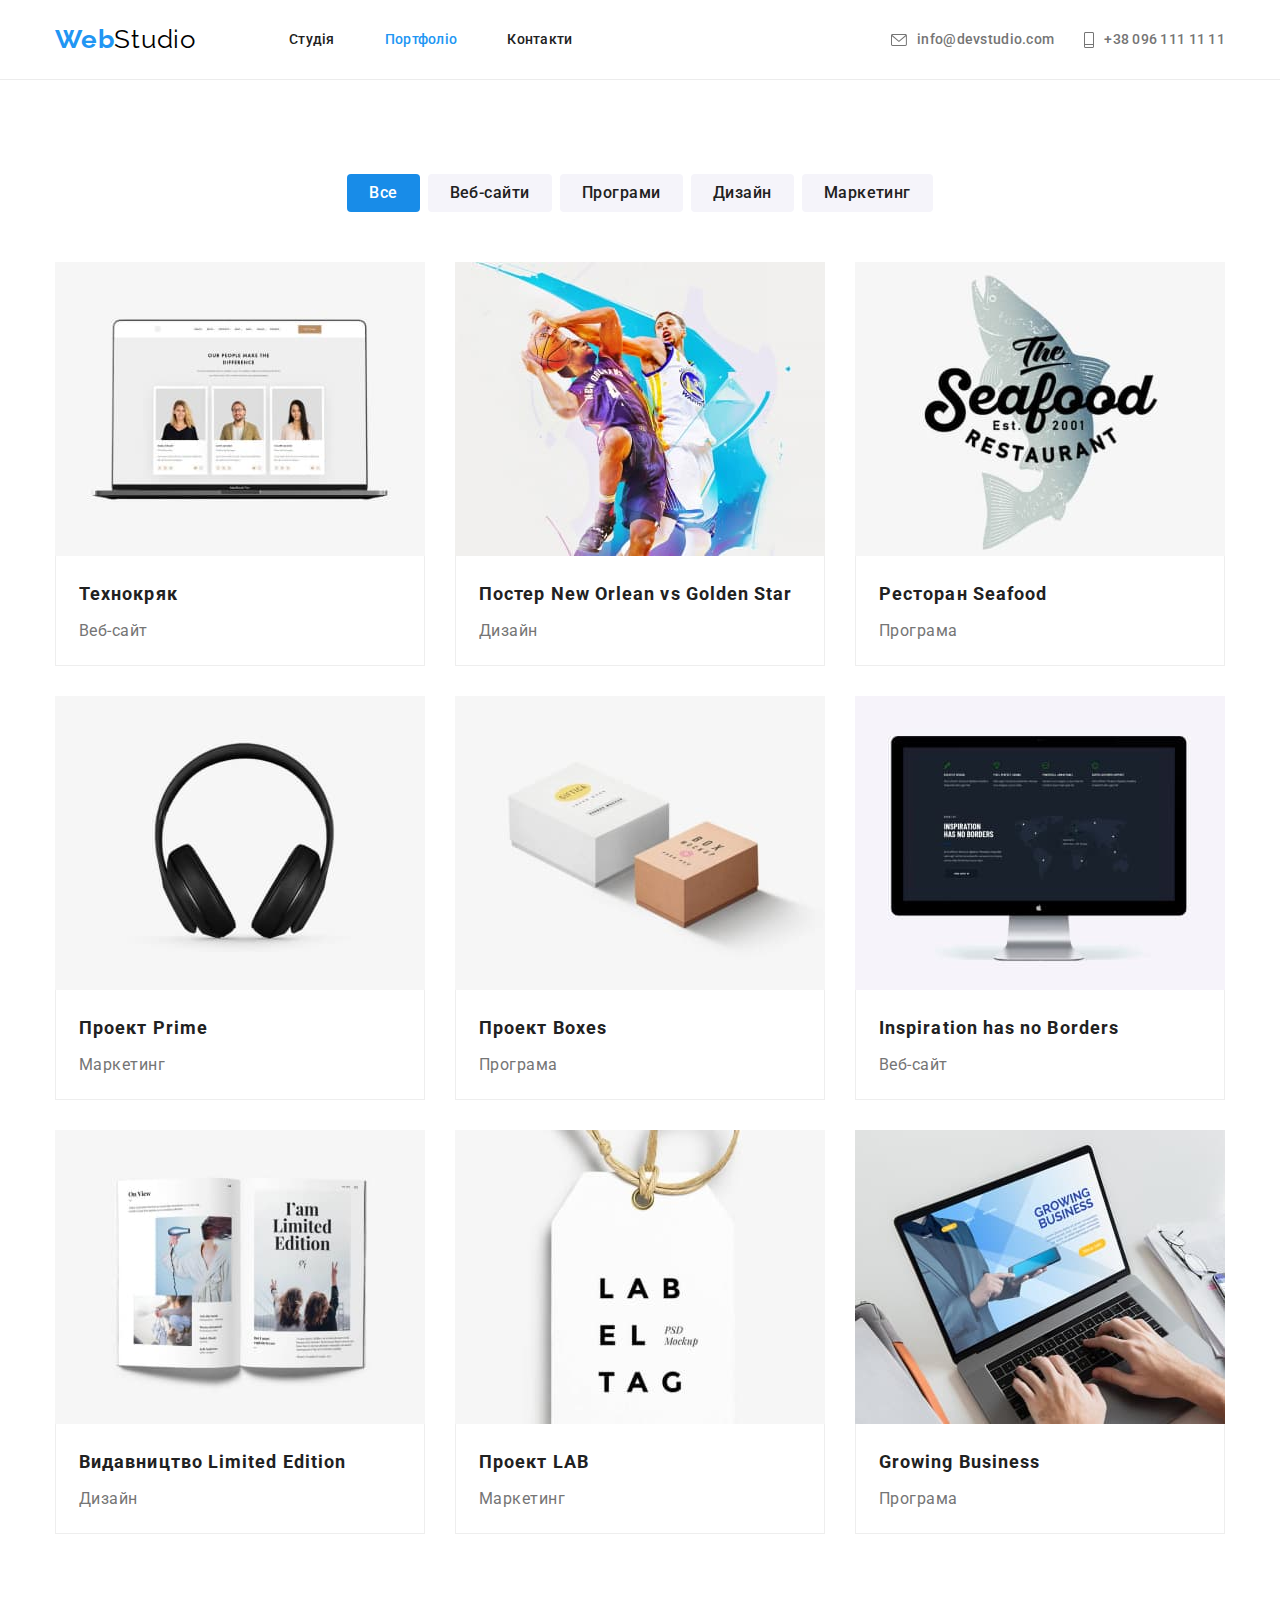
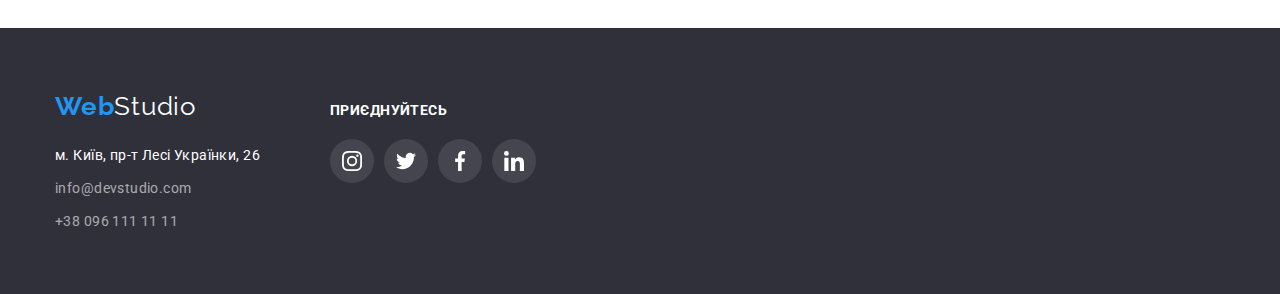
==== commit 92095ba8: "fix bugs hw-4" ====
--- a/portfolio.html
+++ b/portfolio.html
@@ -11,7 +11,7 @@
         <link href="https://fonts.googleapis.com/css2?family=Raleway:wght@700&family=Roboto:wght@400;500;700;900&display=swap"
               rel="stylesheet">
         <!--Імпорт зображення на шапку сайту-->
-        <link rel="icon" href="./images/goit.jpg" type="image/jpg">
+        <link rel="icon" href="./images/goit.png" type="image/png">
         <!--Підключення стилів-->
         <link rel="stylesheet" href="https://cdnjs.cloudflare.com/ajax/libs/modern-normalize/1.1.0/modern-normalize.min.css">
         <link rel="stylesheet" href="./styles/styles.css" type="text/css">
--- a/styles/styles.css
+++ b/styles/styles.css
@@ -80,18 +80,17 @@
     font-style: normal;
 }
 
-/*Головний шрифт*/
-body {
+/*Фон сторінки та головний шрифт*/
+.body-general {
+    background-color: var(--content-color);
+    display: flex;
+    flex-direction: column;
+    min-height: 100vh;
     font-family: 'Roboto', sans-serif;
     font-weight: 500;
     font-size: 14px;
     line-height: 1.14;
     letter-spacing: 0.02em;
-}
-
-/*Фон сторінки*/
-.body-general {
-    background-color: var(--content-color);
     color: var(--primary-text-color);
 }
 
@@ -208,6 +207,12 @@
 /*Контент*/
 .main-content {
     background-color: inherit;
+    flex: 1 0 auto;
+    /*Ця опція необхідна для того, щоб футер завжди був притиснутий до низу viewport при відсутності контенту*/
+    /* Розширений запис властивості flex:*/
+    /* flex-grow: 1; Коефіцієнт розтягування - коефіцієнт збільшення ширини flex-елементу відносно інших flex-елементів.*/
+    /* flex-shrink: 0; Коефіцієнт звуження - коефіцієнт зменшення ширини flex-елементу щодо інших flex-елементів.*/
+    /* flex-basis: auto; Базова ширина flex-елемента. */
 }
 
 .section {
@@ -231,7 +236,7 @@
 
 .order-title {
     margin: 0 auto 30px;
-    max-width: 696px;
+    max-width: 600px;
     font-weight: 900;
     font-size: 44px;
     line-height: 1.36;
@@ -241,7 +246,7 @@
 }
 
 .button {
-    background-color: var(--general-color);
+    background: var(--general-color);
     padding: 10px 32px;
     border: 0;
     border-radius: 4px;
@@ -258,13 +263,14 @@
 }
 
 .button:focus,
-.button:hover {
-    background-image: var(--focus-color);
+.button:hover,
+.button:active {
+    background: var(--focus-color);
     box-shadow:
         0 4px 4px var(--main-shadow-button);
 }
 
-.button:hover {
+/* .button:hover {
     background-image:
         linear-gradient(var(--general-color),
             var(--gradient-color-1));
@@ -284,7 +290,7 @@
         -4px 4px 4px var(--main-shadow-button),
         4px -4px 4px var(--main-shadow-button),
         -4px -4px 4px var(--main-shadow-button);
-}
+} */
 
 /*Про нас*/
 
@@ -386,7 +392,8 @@
 }
 
 .team-name {
-    margin: 30px auto 10px;
+    padding-top: 30px;
+    padding-bottom: 10px;
     text-align: center;
     font-size: 16px;
     line-height: 1.19;
@@ -395,7 +402,8 @@
 }
 
 .name-job {
-    margin: 0 auto 16px;
+    padding-top: 0;
+    padding-bottom: 16px;
     font-weight: 400;
     color: var(--secondary-text-color);
 }
@@ -471,6 +479,7 @@
 }
 
 .client-link:focus {
+    outline: transparent;
     border: 1px solid var(--focus-color);
     color: var(--focus-color);
 }
@@ -505,9 +514,10 @@
 }
 
 .filter-button {
-    background-image:
+    background: var(--secondary-section-fon);
+    /* background-image:
         linear-gradient(var(--secondary-section-fon),
-            var(--gradient-color-2));
+            var(--gradient-color-2)); */
     padding: 6px 22px;
     font-weight: inherit;
     line-height: 1.62;
@@ -517,26 +527,30 @@
 }
 
 .cheсked {
-    background-image: var(--focus-color);
+    background: var(--focus-color);
     color: var(--content-color);
 }
 
 .filter-button:focus,
 .filter-button:hover {
     color: var(--content-color);
+    /* box-shadow:
+        0px 3px 1px var(--box-shadow-4),
+        0px 1px 2px var(--box-shadow-5),
+        0px 2px 2px var(--box-shadow-1); */
+}
+
+.filter-button:active {
     box-shadow:
         0px 3px 1px var(--box-shadow-4),
         0px 1px 2px var(--box-shadow-5),
         0px 2px 2px var(--box-shadow-1);
-}
-
-.filter-button:active {
-    box-shadow:
+    /* box-shadow:
         0 4px 4px var(--main-shadow-button),
         inset 4px 4px 4px var(--main-shadow-button),
         inset -4px 4px 4px var(--main-shadow-button),
         inset 4px -4px 4px var(--main-shadow-button),
-        inset -4px -4px 4px var(--main-shadow-button);
+        inset -4px -4px 4px var(--main-shadow-button); */
     color: var(--content-color);
 }
 
@@ -648,13 +662,13 @@
 /*Приєднуйтесь*/
 .join-box {
     margin-left: 70px;
-    color: var(--content-color);
-    text-transform: uppercase;
 }
 
 .join-title {
     font-size: 14px;
     letter-spacing: 0.03em;
+    text-transform: uppercase;
+    color: var(--content-color);
     margin-bottom: 20px;
 }
 
